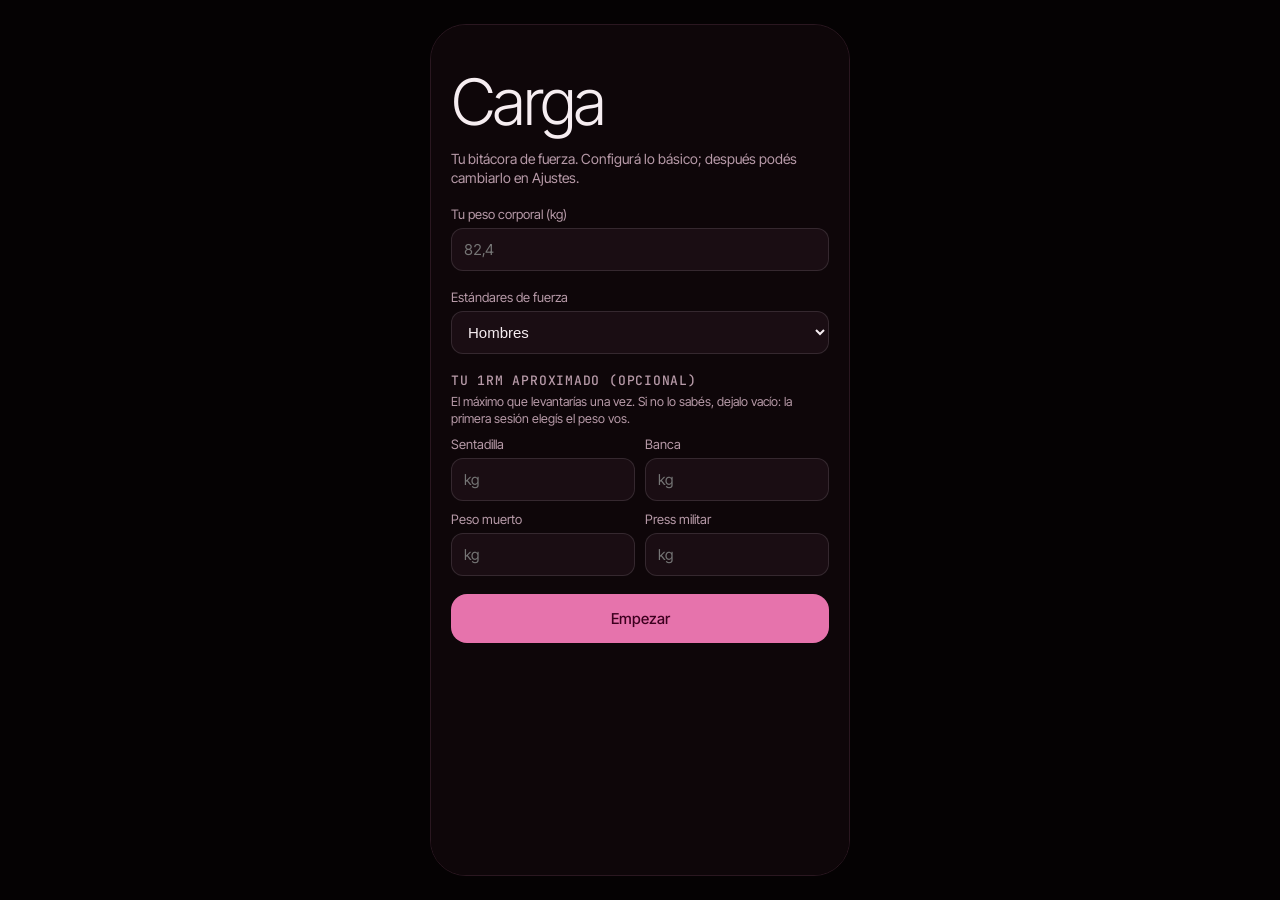
==== index.html @ fb5f8984 "Carga: primera versión instalable App web instalable (PWA) de seguimiento de fuerza: programa A/B/C " ====
<!doctype html>
<html lang="es-AR">
<head>
<meta charset="utf-8">
<meta name="viewport" content="width=device-width, initial-scale=1, viewport-fit=cover">
<meta name="theme-color" content="#0E0609">
<meta name="description" content="Tu bitácora de fuerza: entrenamiento, recuperación, correr y nutrición.">
<title>Carga</title>
<link rel="manifest" href="manifest.webmanifest">
<link rel="icon" type="image/png" href="icons/icon-192.png">
<link rel="apple-touch-icon" href="icons/apple-touch-icon.png">
<link rel="preconnect" href="https://fonts.googleapis.com">
<link rel="preconnect" href="https://fonts.gstatic.com" crossorigin>
<link rel="stylesheet" href="https://fonts.googleapis.com/css2?family=Inter+Tight:wght@300;400;500;600&family=JetBrains+Mono:wght@400;500&display=swap">
<link rel="stylesheet" href="https://fonts.googleapis.com/css2?family=Material+Symbols+Outlined:opsz,wght,FILL,GRAD@20..24,300,0,0&display=block">
<link rel="stylesheet" href="css/styles.css">
</head>
<body>
<div class="app" id="app">
  <div class="toast" id="toast" role="status" aria-live="polite"></div>
  <main id="main">

    <!-- HOY -->
    <section class="screen" data-screen="hoy">
      <div class="eyebrow"><span id="todayLbl"></span><button class="iconbtn" data-go="ajustes" aria-label="Ajustes"><span class="ms">settings</span></button></div>
      <figure class="quote">
        <blockquote id="quoteTxt"></blockquote>
        <figcaption><span>Frase del día</span><button id="quoteNext">Otra frase</button></figcaption>
      </figure>
      <div>
        <button class="recovhead" id="recovToggle" aria-expanded="false" aria-controls="recovPanel">
          <span>
            <span class="big" style="font-size:92px;display:block"><span id="readyN">0</span><span style="color:var(--dim)">/6</span></span>
            <span class="sub" style="display:block;margin-top:10px">músculos listos para entrenar</span>
            <span class="dots" id="recovDots" aria-hidden="true"></span>
            <span class="recov-hint" id="recovHint">Ver figura y detalle</span>
          </span>
          <span class="chev"><span class="ms">expand_more</span></span>
        </button>
        <div id="recovPanel" hidden>
          <div class="body" id="bodyMap"></div>
          <p class="bodyinfo" id="bodyInfo" aria-live="polite"></p>
          <div class="legend"><span><i style="background:var(--green)"></i>Listo</span><span><i style="background:var(--pink)"></i>Menos de 12 h</span><span><i style="background:var(--wine);box-shadow:inset 0 0 0 1px #B04A7E"></i>Descansando</span></div>
          <div id="recovList" style="margin-top:14px"></div>
        </div>
      </div>
      <div class="ready" id="readyCard">
        <div class="ready-top">
          <div><span class="eyebrow" style="justify-content:flex-start;color:inherit">Puntaje del día</span><span class="big" style="font-size:72px;display:block;margin-top:6px" id="rdScore">75</span></div>
          <div class="ready-msg"><b id="rdTitle"></b><span id="rdText"></span></div>
        </div>
        <div id="wellness"></div>
        <p class="ready-foot">Sale de tu sueño, tu energía y tus molestias. Cambia el peso que sugiere Entrenar.</p>
      </div>
      <div class="song" id="songCard">
        <div class="song-art" aria-hidden="true"><span class="ms">music_note</span></div>
        <div class="song-info"><span class="eyebrow" style="justify-content:flex-start">Canción del día</span><b class="song-t"></b><span class="song-a"></span></div>
        <div class="song-links"><a class="song-sp" target="_blank" rel="noopener">Spotify</a><a class="song-yt" target="_blank" rel="noopener">YouTube</a><button class="song-next">Otra</button></div>
      </div>
      <button class="cta" data-go="entrenar" id="todayCta"></button>
      <div class="stats">
        <div><b id="weekStat">0/3</b><span>entrenos esta semana</span></div>
        <div><b id="protStat">0</b><span id="protGoalLbl">/ 165 g prot.</span></div>
        <div><b id="streakStat">0</b><span>semanas seguidas</span></div>
      </div>
      <div>
        <h2>Peso de hoy</h2>
        <div class="row" style="border-bottom:1px solid var(--line)">
          <div class="stepper"><button id="bwMinus" aria-label="Restar 100 gramos"><span class="ms">remove</span></button><span class="big" style="font-size:30px;min-width:92px;text-align:center" id="bwVal">0</span><button id="bwPlus" aria-label="Sumar 100 gramos"><span class="ms">add</span></button></div>
          <button class="btn solid" id="bwSave" style="padding:9px 16px">Guardar</button>
        </div>
        <p class="sub" id="bwLast" style="font-size:12.5px;margin:8px 0 0"></p>
      </div>
    </section>

    <!-- ENTRENAR -->
    <section class="screen" data-screen="entrenar" hidden>
      <div class="eyebrow"><span id="wkTitle"></span><span id="wkClock">00:00</span></div>
      <div class="seg" role="group" aria-label="Día de entrenamiento" id="dayPick"></div>
      <div>
        <div class="big" style="font-size:64px"><span id="setsDone">0</span><span style="color:var(--dim)">/<span id="setsTotal">0</span></span></div>
        <p class="sub" style="margin:8px 0 0">series completadas · <span id="volTxt">0</span> kg de volumen</p>
      </div>
      <div class="rdbanner" id="rdBanner" hidden></div>
      <div class="lastfb" id="lastFb" hidden></div>
      <div class="song compact">
        <div class="song-art" aria-hidden="true"><span class="ms">music_note</span></div>
        <div class="song-info"><b class="song-t"></b><span class="song-a"></span></div>
        <div class="song-links"><a class="song-sp" target="_blank" rel="noopener">Spotify</a><a class="song-yt" target="_blank" rel="noopener">YouTube</a></div>
      </div>
      <div id="exList" style="display:flex;flex-direction:column;gap:22px"></div>
      <button class="cta" id="finishBtn" style="justify-content:center">Terminar entrenamiento</button>
      <button class="btn" id="discardBtn">Descartar entrenamiento</button>
      <div style="height:60px" aria-hidden="true"></div>
    </section>

    <!-- CORRER -->
    <section class="screen" data-screen="correr" hidden>
      <div class="eyebrow"><span>Correr</span><span class="pill p-line" id="gpsPill"><span class="ms" style="font-size:14px">gps_off</span><span id="gpsTxt">GPS apagado</span></span></div>
      <div class="seg" role="group" aria-label="Modo">
        <button id="modeFree" aria-pressed="true">Libre</button>
        <button id="modeInt" aria-pressed="false">Intervalos</button>
      </div>
      <div class="runcard" id="runCard">
        <div class="eyebrow" style="color:inherit"><span id="phaseLbl">Listo para empezar</span><span id="phaseLeft"></span></div>
        <div class="big" style="font-size:88px" id="runClock">00:00</div>
        <div class="runstats">
          <div><b id="runDist">0,00</b><span>km</span></div>
          <div><b id="runPace">–'––"</b><span>ritmo /km</span></div>
          <div><b id="runLaps">0</b><span id="lapsLbl">vueltas</span></div>
        </div>
      </div>
      <div class="runbtns">
        <button class="btn solid" id="runStart">Empezar</button>
        <button class="btn" id="runLap">Vuelta</button>
        <button class="btn" id="runReset">Terminar</button>
      </div>
      <div id="intCfg" hidden>
        <h2>Configurar intervalos</h2>
        <div class="row"><span>Rápido</span><div class="stepper"><button data-cfg="fast" data-d="-15" aria-label="Menos tiempo rápido"><span class="ms">remove</span></button><span id="cfgFast" style="min-width:52px;text-align:center;font-variant-numeric:tabular-nums">1:00</span><button data-cfg="fast" data-d="15" aria-label="Más tiempo rápido"><span class="ms">add</span></button></div></div>
        <div class="row"><span>Suave</span><div class="stepper"><button data-cfg="easy" data-d="-15" aria-label="Menos tiempo suave"><span class="ms">remove</span></button><span id="cfgEasy" style="min-width:52px;text-align:center;font-variant-numeric:tabular-nums">2:00</span><button data-cfg="easy" data-d="15" aria-label="Más tiempo suave"><span class="ms">add</span></button></div></div>
        <div class="row"><span>Rondas</span><div class="stepper"><button data-cfg="rounds" data-d="-1" aria-label="Menos rondas"><span class="ms">remove</span></button><span id="cfgRounds" style="min-width:52px;text-align:center">6</span><button data-cfg="rounds" data-d="1" aria-label="Más rondas"><span class="ms">add</span></button></div></div>
        <p class="sub" style="margin-top:10px">Suena un aviso y vibra en cada cambio de fase.</p>
      </div>
      <div class="timerbox" id="timerBox">
        <div class="eyebrow" style="color:inherit"><span>Temporizador de descanso</span><span id="tmState">Elegí un tiempo</span></div>
        <div class="chips" id="tmPresets"></div>
        <div class="big" style="font-size:72px" id="tmClock">1:00</div>
        <div class="bar" style="background:rgba(246,237,241,.14)"><i id="tmBar" style="width:100%;background:var(--wine-ink)"></i></div>
        <div class="runbtns">
          <button class="btn solid" id="tmStart">Empezar</button>
          <button class="btn" id="tmPlus">+15 s</button>
          <button class="btn" id="tmReset">Reiniciar</button>
        </div>
      </div>
      <div id="lapList"></div>
      <div>
        <h2>Últimas carreras</h2>
        <div id="runHistory"></div>
      </div>
      <p class="sub" style="font-size:12px">La pantalla queda encendida mientras corrés para que el GPS no se corte.</p>
    </section>

    <!-- PROGRESO -->
    <section class="screen" data-screen="progreso" hidden>
      <div class="eyebrow"><span id="monthLbl"></span><span>Progreso</span></div>
      <div>
        <div class="big" style="font-size:64px" id="monthBig">0</div>
        <p class="sub" style="margin:8px 0 14px" id="monthSub"></p>
        <div class="cal" id="cal"></div>
        <div class="legend" style="margin-top:12px"><span><i style="background:var(--pink)"></i>Fuerza</span><span><i style="background:var(--green)"></i>Correr</span><span><i style="background:rgba(246,237,241,.18)"></i>Descanso</span></div>
      </div>
      <div>
        <h2>Nivel de fuerza</h2>
        <div class="lvl-head">
          <div><span class="big" style="font-size:48px;display:block" id="lvlBig">–</span><span class="sub" id="lvlSub"></span></div>
          <div class="seg" role="group" aria-label="Estándares" style="flex:none">
            <button id="stdM" aria-pressed="true">Hombres</button>
            <button id="stdF" aria-pressed="false">Mujeres</button>
          </div>
        </div>
        <div id="lvlList"></div>
        <p class="sub" style="font-size:12px;margin:10px 0 0">Compara tu 1RM estimado con tu peso corporal. Estándares orientativos para personas que entrenan.</p>
      </div>
      <div>
        <h2>1RM estimado</h2>
        <div class="chips" id="liftChips" style="margin:8px 0 14px"></div>
        <div id="liftBox"></div>
      </div>
      <div>
        <h2>Peso corporal</h2>
        <div id="bwBox"></div>
      </div>
      <div>
        <h2>Series por músculo · esta semana</h2>
        <div id="volList" style="margin-top:6px"></div>
      </div>
      <div>
        <h2>Récords personales</h2>
        <div id="prList"></div>
      </div>
    </section>

    <!-- NUTRICIÓN -->
    <section class="screen" data-screen="nutricion" hidden>
      <div class="eyebrow"><span id="nutDate"></span><span>Meta: fuerza</span></div>
      <div>
        <h1 class="h1">Tu nutrición de hoy</h1>
        <div class="ntiles">
          <div class="nt" style="--c:var(--pink)"><span class="nt-ic"><span class="ms">local_fire_department</span></span><span class="nt-l">Calorías</span><span class="nt-v"><b id="kcalBig">0</b> kcal</span><span class="nt-g" id="gK"></span><div class="bar"><i id="kcalBar"></i></div></div>
          <div class="nt" style="--c:var(--green-hi)"><span class="nt-ic"><span class="ms">egg_alt</span></span><span class="nt-l">Proteínas</span><span class="nt-v"><b id="mP">0</b> g</span><span class="nt-g" id="gP"></span><div class="bar"><i id="pBar"></i></div></div>
          <div class="nt" style="--c:#F2AFD0"><span class="nt-ic"><span class="ms">bakery_dining</span></span><span class="nt-l">Carbos</span><span class="nt-v"><b id="mC">0</b> g</span><span class="nt-g" id="gC"></span><div class="bar"><i id="cBar"></i></div></div>
          <div class="nt" style="--c:#9BD86E"><span class="nt-ic"><span class="ms">water_drop</span></span><span class="nt-l">Grasas</span><span class="nt-v"><b id="mG">0</b> g</span><span class="nt-g" id="gG"></span><div class="bar"><i id="gBar"></i></div></div>
        </div>
        <p class="insight" id="protLeft"></p>
      </div>
      <div>
        <label for="foodIn"><h2>¿Qué comiste?</h2></label>
        <textarea id="foodIn" rows="2" placeholder="200 g de carne con papas y una ensalada"></textarea>
        <p id="foodErr" style="color:var(--pink);font-size:13px;margin:6px 0 0" hidden></p>
        <button class="cta" id="foodBtn" style="margin-top:10px;justify-content:center;gap:8px"><span class="ms">auto_awesome</span><span id="foodBtnTxt">Calcular con IA</span></button>
        <p class="sub" id="foodMode" style="font-size:12px;margin:8px 0 0"></p>
      </div>
      <div id="meals"></div>
      <div>
        <div style="display:flex;justify-content:space-between;align-items:center"><h1 class="h1" style="margin:0">Recetas para fuerza</h1><span class="pill p-line"><span id="mMeals">0</span>&nbsp;comidas hoy</span></div>
        <div class="chips" id="recFilters" style="margin:12px 0 16px"></div>
        <div id="recipes" style="display:flex;flex-direction:column;gap:22px"></div>
      </div>
    </section>

    <!-- COACH -->
    <section class="screen" data-screen="coach" hidden>
      <div class="eyebrow"><span>Coach IA</span><span id="coachModel"></span></div>
      <div class="rdbanner mid" id="coachNoKey" hidden><span class="ms">key</span><span>Para usar el coach cargá tu clave de API de Anthropic en <button class="linkbtn" data-go="ajustes">Ajustes</button>.</span></div>
      <div style="display:flex;flex-direction:column;gap:16px">
        <div class="chat" id="chat"></div>
        <div class="chips" id="quick"></div>
        <div class="composer">
          <label for="chatIn" class="vh">Mensaje al coach</label>
          <textarea id="chatIn" rows="1" placeholder="¿Cuándo hago la descarga?"></textarea>
          <button class="send" id="chatSend" aria-label="Enviar"><span class="ms">arrow_upward</span></button>
        </div>
        <button class="linkbtn" id="chatClear" style="align-self:center">Borrar conversación</button>
      </div>
    </section>

    <!-- AJUSTES -->
    <section class="screen" data-screen="ajustes" hidden>
      <div class="eyebrow"><button class="iconbtn" data-go="hoy" aria-label="Volver"><span class="ms">arrow_back</span></button><span>Carga</span></div>
      <h1 class="h1" style="margin:0">Ajustes</h1>

      <div class="setgroup">
        <h2>Inteligencia artificial</h2>
        <label class="field"><span>Clave de API de Anthropic</span>
          <input id="apiKey" type="password" autocomplete="off" spellcheck="false" placeholder="sk-ant-...">
        </label>
        <div class="setrow"><button class="btn" id="keyShow">Mostrar</button><button class="btn solid" id="keySave">Guardar y probar</button></div>
        <p class="sub" id="keyStatus" style="font-size:13px;margin:0"></p>
        <label class="field"><span>Modelo</span><select id="modelSel"></select></label>
        <p class="sub" style="font-size:12.5px;margin:0">La clave queda guardada solo en este celular y no se incluye en las copias de seguridad. Se usa para el coach y para calcular comidas; se cobra por uso en tu cuenta de Anthropic. Te conviene poner un límite de gasto mensual en console.anthropic.com.</p>
      </div>

      <div class="setgroup">
        <h2>Tus datos</h2>
        <label class="field"><span>Estándares de fuerza</span><select id="sexSel"><option value="M">Hombres</option><option value="F">Mujeres</option></select></label>
        <div class="grid2">
          <label class="field"><span>Calorías / día</span><input id="gKcal" type="number" inputmode="numeric"></label>
          <label class="field"><span>Proteínas (g)</span><input id="gProt" type="number" inputmode="numeric"></label>
          <label class="field"><span>Carbos (g)</span><input id="gCarb" type="number" inputmode="numeric"></label>
          <label class="field"><span>Grasas (g)</span><input id="gFat" type="number" inputmode="numeric"></label>
        </div>
        <h2 style="margin-top:8px">1RM de referencia (kg)</h2>
        <p class="sub" style="font-size:12.5px;margin:0">Se usan para sugerir el peso la primera vez que hacés cada levantamiento. Después manda tu historial.</p>
        <div class="grid2" id="ormFields"></div>
        <label class="field"><span>Próximo entrenamiento</span><select id="nextSel"><option value="A">Día A</option><option value="B">Día B</option><option value="C">Día C</option></select></label>
        <label class="check"><input type="checkbox" id="voiceChk"> Voz en cada kilómetro al correr</label>
        <button class="btn solid" id="profSave">Guardar cambios</button>
      </div>

      <div class="setgroup">
        <h2>Copia de seguridad</h2>
        <p class="sub" style="font-size:12.5px;margin:0">Tus datos viven en este celular. Bajá una copia de vez en cuando; si cambiás de teléfono o borrás el navegador, la podés volver a cargar.</p>
        <div class="setrow"><button class="btn" id="expBtn">Descargar copia</button><button class="btn" id="impBtn">Cargar copia</button></div>
        <input type="file" id="impFile" accept="application/json,.json" hidden>
        <p class="sub" id="storeInfo" style="font-size:12.5px;margin:0"></p>
      </div>

      <div class="setgroup">
        <h2>Borrar todo</h2>
        <p class="sub" style="font-size:12.5px;margin:0">Elimina entrenamientos, carreras, comidas y pesos de este celular. No se puede deshacer.</p>
        <button class="btn danger" id="resetBtn">Borrar todos mis datos</button>
        <div id="resetConfirm" hidden class="setrow"><span class="sub" style="font-size:13px">¿Seguro?</span><button class="btn danger" id="resetYes">Sí, borrar</button><button class="btn" id="resetNo">Cancelar</button></div>
      </div>
      <p class="example" id="versionLbl"></p>
    </section>
  </main>

  <div class="resttimer" id="rest" hidden>
    <div><span style="font-size:12px;font-family:var(--mono);text-transform:uppercase;letter-spacing:.05em">Descanso</span><br><b id="restClock">3:00</b></div>
    <div class="ctl"><button id="restPlus">+30 s</button><button id="restSkip">Saltar</button></div>
  </div>

  <div class="sheet-bg" id="sheetBg" hidden></div>
  <div class="sheet" id="survey" role="dialog" aria-modal="true" aria-labelledby="svT" hidden>
    <div class="eyebrow"><span id="svT">¿Cómo te fue?</span><button id="svX" aria-label="Cerrar"><span class="ms">close</span></button></div>
    <div id="svBody" style="display:flex;flex-direction:column;gap:14px"></div>
    <button class="cta" id="svSave" style="justify-content:center">Guardar entrenamiento</button>
  </div>
  <div class="sheet" id="sheet" role="dialog" aria-modal="true" aria-labelledby="sheetT" hidden>
    <div class="eyebrow"><span id="sheetT">Registrar</span><button id="sheetX" aria-label="Cerrar"><span class="ms">close</span></button></div>
    <div class="sheet-grid">
      <button data-act="comida"><span class="ms">restaurant</span>Comida</button>
      <button data-act="peso"><span class="ms">monitor_weight</span>Peso</button>
      <button data-act="entrenar"><span class="ms">fitness_center</span>Entrenamiento</button>
      <button data-act="carrera"><span class="ms">directions_run</span>Carrera</button>
      <button data-act="descanso"><span class="ms">timer</span>Descanso</button>
      <button data-act="coach"><span class="ms">auto_awesome</span>Preguntar al coach</button>
    </div>
  </div>

  <!-- Configuración inicial -->
  <div class="onboard" id="onboard" hidden>
    <div class="onboard-in">
      <div class="big" style="font-size:64px">Carga</div>
      <p class="sub" style="margin:0">Tu bitácora de fuerza. Configurá lo básico; después podés cambiarlo en Ajustes.</p>
      <label class="field"><span>Tu peso corporal (kg)</span><input id="obBw" type="number" inputmode="decimal" step="0.1" placeholder="82,4"></label>
      <label class="field"><span>Estándares de fuerza</span><select id="obSex"><option value="M">Hombres</option><option value="F">Mujeres</option></select></label>
      <div>
        <h2>Tu 1RM aproximado (opcional)</h2>
        <p class="sub" style="font-size:12.5px;margin:0 0 8px">El máximo que levantarías una vez. Si no lo sabés, dejalo vacío: la primera sesión elegís el peso vos.</p>
        <div class="grid2" id="obOrm"></div>
      </div>
      <p id="obErr" style="color:var(--pink);font-size:13px;margin:0" hidden>Ingresá tu peso corporal para empezar.</p>
      <button class="cta" id="obGo" style="justify-content:center">Empezar</button>
    </div>
  </div>

  <nav aria-label="Principal">
    <button data-tab="hoy" aria-current="page"><span class="ms">home</span>Hoy</button>
    <button data-tab="entrenar"><span class="ms">fitness_center</span>Entrenar</button>
    <button data-tab="correr"><span class="ms">directions_run</span>Correr</button>
    <div class="fabslot"><button class="fab" id="fab" aria-label="Registrar algo" aria-expanded="false" aria-controls="sheet"><span class="ms">add</span></button></div>
    <button data-tab="nutricion"><span class="ms">nutrition</span>Nutrición</button>
    <button data-tab="progreso"><span class="ms">monitoring</span>Progreso</button>
    <button data-tab="coach"><span class="ms">auto_awesome</span>Coach</button>
  </nav>
</div>
<script type="module" src="js/app.js"></script>
</body>
</html>
---- css/styles.css ----
:root{
  color-scheme:dark;
  --bg:#0E0609; --surface:#1A0D13; --surface-2:#241219;
  --line:rgba(246,237,241,.12); --line-strong:rgba(246,237,241,.28);
  --text:#F6EDF1; --muted:#B79AA8; --dim:#7E6571;
  --pink:#E673AC; --pink-ink:#3D001F;
  --wine:#660033; --wine-ink:#F7C6DE;
  --green:#469110; --green-hi:#86C94F;
  --forest:#00520A; --forest-ink:#D6F5C4;
  --display:'Inter Tight',system-ui,-apple-system,'Segoe UI',sans-serif;
  --mono:'JetBrains Mono',ui-monospace,Consolas,monospace;
}
[hidden]{display:none!important}
html,body{height:100%;margin:0}
body{background:#050203;color:var(--text);font-family:var(--display);font-size:15px;display:flex;justify-content:center;-webkit-font-smoothing:antialiased}
*{box-sizing:border-box}
button,input,textarea{font:inherit;color:inherit}
button{cursor:pointer;background:none;border:0;padding:0}
:focus-visible{outline:2px solid var(--pink);outline-offset:2px}
.ms{font-family:'Material Symbols Outlined';font-weight:300;font-size:22px;line-height:1;display:inline-block;vertical-align:middle;font-feature-settings:'liga';-webkit-font-feature-settings:'liga';overflow:hidden;width:1em}
.app{width:100%;max-width:420px;height:100%;display:flex;flex-direction:column;background:var(--bg);position:relative;overflow:hidden}
@media (min-width:520px){body{padding-block:24px;align-items:center}.app{height:min(880px,100%);border-radius:36px;border:1px solid #2a1720}}
main{flex:1;overflow-y:auto;overscroll-behavior:contain}
.screen{padding:20px 18px 28px;display:flex;flex-direction:column;gap:22px}
.eyebrow{font-family:var(--mono);font-size:11px;letter-spacing:.06em;text-transform:uppercase;color:var(--muted);display:flex;justify-content:space-between;align-items:center;gap:8px}
.big{font-weight:300;letter-spacing:-.045em;line-height:.9;font-variant-numeric:tabular-nums}
.sub{color:var(--muted);font-size:14px;line-height:1.4}
h2{font-size:13px;font-weight:500;margin:0 0 4px;color:var(--muted);font-family:var(--mono);letter-spacing:.06em;text-transform:uppercase}
.row{display:flex;justify-content:space-between;align-items:center;gap:12px;border-top:1px solid var(--line);padding:11px 0;font-size:14px}
.row:last-child{border-bottom:1px solid var(--line)}
.pill{display:inline-flex;align-items:center;gap:4px;border-radius:999px;padding:3px 10px;font-size:12px;white-space:nowrap;font-variant-numeric:tabular-nums}
.p-ready{background:var(--forest);color:var(--forest-ink)}
.p-almost{background:var(--pink);color:var(--pink-ink)}
.p-rest{background:var(--wine);color:var(--wine-ink)}
.p-line{border:1px solid var(--line-strong);color:var(--muted)}
.cta{display:flex;justify-content:space-between;align-items:center;width:100%;background:var(--pink);color:var(--pink-ink);border-radius:16px;padding:15px 16px;font-size:15px;font-weight:500;text-align:left}
.btn{border:1px solid var(--line-strong);border-radius:14px;padding:12px 14px;font-size:14px;text-align:center}
.btn.solid{background:var(--text);color:var(--bg);border-color:var(--text)}
.seg{display:flex;border:1px solid var(--line-strong);border-radius:999px;padding:3px;gap:2px}
.seg button{flex:1;border-radius:999px;padding:7px 10px;font-size:13px;color:var(--muted)}
.seg button[aria-pressed="true"]{background:var(--text);color:var(--bg)}
.chips{display:flex;gap:6px;flex-wrap:wrap}
.chip{border:1px solid var(--line-strong);border-radius:999px;padding:6px 12px;font-size:13px;color:var(--muted)}
.chip[aria-pressed="true"]{background:var(--pink);border-color:var(--pink);color:var(--pink-ink)}
.bar{height:4px;background:var(--line);border-radius:4px;overflow:hidden}
.bar i{display:block;height:100%;border-radius:4px}
nav{display:grid;grid-template-columns:repeat(5,1fr);border-top:1px solid var(--line);background:var(--bg);padding:8px 6px calc(8px + env(safe-area-inset-bottom,0px))}
nav button{display:flex;flex-direction:column;align-items:center;gap:3px;font-size:10.5px;color:var(--dim);padding:4px 0}
nav button[aria-current="page"]{color:var(--pink)}
.example{font-family:var(--mono);font-size:10.5px;color:var(--dim);text-align:center}
/* hoy */
.recov{display:grid;grid-template-columns:1fr auto;align-items:center;gap:6px 12px;border-top:1px solid var(--line);padding:10px 0}
.recov:last-of-type{border-bottom:1px solid var(--line)}
.recov .bar{grid-column:1 / -1}
.stats{display:grid;grid-template-columns:repeat(3,1fr);gap:1px;background:var(--line);border:1px solid var(--line);border-radius:14px;overflow:hidden}
.stats div{background:var(--bg);padding:12px 10px}
.stats b{display:block;font-weight:400;font-size:22px;letter-spacing:-.03em;font-variant-numeric:tabular-nums}
.stats span{font-size:11.5px;color:var(--muted)}
.scale{display:flex;gap:6px}
.scale button{width:26px;height:26px;border-radius:50%;border:1px solid var(--line-strong)}
.scale button.on{background:var(--pink);border-color:var(--pink)}
.stepper{display:flex;align-items:center;gap:6px}
.stepper button{width:34px;height:34px;border-radius:50%;border:1px solid var(--line-strong);display:grid;place-items:center}
/* entrenar */
.ex{border-top:1px solid var(--line);padding-top:14px;display:flex;flex-direction:column;gap:10px}
.ex-head{display:flex;justify-content:space-between;gap:10px;align-items:center}
.ex-name{font-size:19px;font-weight:500;letter-spacing:-.02em}
.ex-meta{font-family:var(--mono);font-size:11.5px;color:var(--muted);margin-top:3px}
.tipbtn{width:34px;height:34px;border-radius:50%;border:1px solid var(--line-strong);display:grid;place-items:center;flex:none;color:var(--muted)}
.tipbtn[aria-expanded="true"]{background:var(--wine);border-color:var(--wine);color:var(--wine-ink)}
.tip{background:var(--wine);color:var(--wine-ink);border-radius:14px;padding:12px 14px;font-size:13.5px;line-height:1.45}
.sets{display:grid;grid-template-columns:28px 1fr 1fr 1fr 40px;gap:6px;align-items:center;font-variant-numeric:tabular-nums}
.sets .h{font-family:var(--mono);font-size:10.5px;color:var(--dim);text-transform:uppercase;letter-spacing:.05em}
.sets .n{font-family:var(--mono);font-size:12px;color:var(--muted);text-align:center}
.sets input{width:100%;background:var(--surface);border:1px solid transparent;border-radius:10px;padding:9px 6px;text-align:center;font-size:15px;font-variant-numeric:tabular-nums}
.sets input:focus{border-color:var(--pink);outline:none}
.chk{width:40px;height:38px;border-radius:10px;border:1px solid var(--line-strong);display:grid;place-items:center;color:var(--dim)}
.done input{background:transparent;color:var(--muted)}
.done .chk{background:var(--forest);border-color:var(--forest);color:var(--forest-ink)}
.pr .chk{background:var(--green);border-color:var(--green);color:#fff}
.ai{display:inline-flex;align-items:center;gap:4px;color:var(--pink);font-size:12.5px}
.resttimer{position:absolute;left:12px;right:12px;bottom:calc(74px + env(safe-area-inset-bottom,0px));background:var(--pink);color:var(--pink-ink);border-radius:16px;padding:12px 14px;display:flex;align-items:center;justify-content:space-between;gap:10px;z-index:5}
.resttimer b{font-size:26px;font-weight:400;letter-spacing:-.03em;font-variant-numeric:tabular-nums}
.resttimer .ctl{display:flex;gap:6px}
.resttimer .ctl button{border:1px solid var(--pink-ink);border-radius:999px;padding:5px 10px;font-size:12.5px}
/* correr */
.runcard{border-radius:24px;padding:20px 18px;background:var(--surface);transition:background .3s,color .3s;display:flex;flex-direction:column;gap:14px}
.runcard.fast{background:var(--pink);color:var(--pink-ink)}
.runcard.easy{background:var(--forest);color:var(--forest-ink)}
.runcard .sub{color:inherit;opacity:1}
.runstats{display:grid;grid-template-columns:repeat(3,1fr);gap:8px}
.runstats b{display:block;font-size:22px;font-weight:400;letter-spacing:-.03em;font-variant-numeric:tabular-nums}
.runstats span{font-size:11.5px}
.runbtns{display:grid;grid-template-columns:1fr 1fr 1fr;gap:8px}
/* progreso */
.cal{display:grid;grid-template-columns:repeat(7,1fr);gap:7px}
.cal .wd{font-family:var(--mono);font-size:10.5px;color:var(--dim);text-align:center}
.cal .d{aspect-ratio:1;border-radius:50%;background:rgba(246,237,241,.08);display:grid;place-items:center;font-size:10.5px;color:var(--dim);font-variant-numeric:tabular-nums}
.cal .d.s{background:var(--pink);color:var(--pink-ink)}
.cal .d.r{background:var(--green);color:#fff}
.cal .d.t{box-shadow:inset 0 0 0 2px var(--pink);background:transparent;color:var(--pink)}
.cal .d.f{background:transparent;color:#3a2a31}
.legend{display:flex;gap:14px;font-size:12px;color:var(--muted);flex-wrap:wrap}
.legend i{display:inline-block;width:9px;height:9px;border-radius:50%;margin-right:5px}
.chart svg{width:100%;height:auto;display:block}
.chart text{fill:var(--dim);font-family:var(--mono);font-size:9px}
.vol{display:grid;grid-template-columns:92px 1fr 44px;gap:10px;align-items:center;font-size:13.5px;padding:7px 0}
.vol span:last-child{font-family:var(--mono);font-size:12px;color:var(--muted);text-align:right}
/* coach */
textarea{width:100%;background:var(--surface);border:1px solid var(--line);border-radius:14px;padding:12px 14px;resize:none;font-size:15px;line-height:1.4}
textarea:focus{border-color:var(--pink);outline:none}
.macro{display:grid;grid-template-columns:repeat(4,1fr);gap:10px}
.macro b{display:block;font-size:20px;font-weight:400;letter-spacing:-.03em;font-variant-numeric:tabular-nums}
.macro span{font-size:11.5px;color:var(--muted)}
.meal{border-top:1px solid var(--line);padding:12px 0;display:flex;flex-direction:column;gap:6px}
.meal:last-child{border-bottom:1px solid var(--line)}
.meal .t{display:flex;justify-content:space-between;gap:10px;font-size:14px}
.meal .m{font-family:var(--mono);font-size:11.5px;color:var(--muted)}
.chat{display:flex;flex-direction:column;gap:10px}
.msg{max-width:88%;padding:11px 14px;border-radius:18px;font-size:14px;line-height:1.45;white-space:pre-line}
.msg.me{align-self:flex-end;background:var(--pink);color:var(--pink-ink);border-bottom-right-radius:6px}
.msg.bot{align-self:flex-start;background:var(--surface-2);border-bottom-left-radius:6px}
.composer{display:flex;gap:8px;align-items:flex-end}
.composer textarea{min-height:46px}
.send{width:46px;height:46px;border-radius:50%;background:var(--pink);color:var(--pink-ink);display:grid;place-items:center;flex:none}
.toast{position:absolute;left:50%;top:18px;transform:translate(-50%,-140%);background:var(--text);color:var(--bg);padding:10px 16px;border-radius:999px;font-size:13.5px;transition:transform .35s;z-index:9;max-width:90%;text-align:center}
.toast.show{transform:translate(-50%,0)}
.toast.pr{background:var(--green);color:#fff}
/* frase, recuperación desplegable, canción, temporizador */
.quote{margin:0;border-left:3px solid var(--pink);padding:2px 0 2px 14px;border-radius:0}
.quote blockquote{margin:0;font-size:21px;line-height:1.25;letter-spacing:-.02em;font-weight:400;text-wrap:balance}
.quote figcaption{display:flex;justify-content:space-between;align-items:center;margin-top:8px;font-family:var(--mono);font-size:11px;letter-spacing:.06em;text-transform:uppercase;color:var(--dim)}
.quote figcaption button{color:var(--pink);font-family:var(--mono);font-size:11px;letter-spacing:.06em;text-transform:uppercase}
.recovhead{display:flex;justify-content:space-between;align-items:flex-start;width:100%;text-align:left;gap:12px}
.chev{width:40px;height:40px;border-radius:50%;border:1px solid var(--line-strong);display:grid;place-items:center;flex:none;margin-top:8px;transition:transform .25s}
.recovhead[aria-expanded="true"] .chev{transform:rotate(180deg)}
.dots{display:flex;gap:6px;margin-top:12px}
.dots i{width:12px;height:12px;border-radius:50%}
.song{display:grid;grid-template-columns:52px 1fr;gap:4px 12px;align-items:center;background:var(--wine);color:var(--wine-ink);border-radius:18px;padding:12px}
.song-art{width:52px;height:52px;border-radius:12px;background:var(--pink);color:var(--pink-ink);display:grid;place-items:center;grid-row:span 2}
.song-art .ms{font-size:28px}
.song-info{display:flex;flex-direction:column;gap:2px;min-width:0}
.song-info .eyebrow{color:#E9A6C7}
.song-t{font-weight:500;font-size:16px;color:#fff}
.song-a{font-size:13px}
.song-links{display:flex;gap:6px;flex-wrap:wrap}
.song-links a,.song-links button{border:1px solid rgba(247,198,222,.5);border-radius:999px;padding:4px 11px;font-size:12.5px;color:var(--wine-ink);text-decoration:none}
.song.compact{grid-template-columns:40px 1fr;padding:10px}
.song.compact .song-art{width:40px;height:40px}
.song.compact .song-art .ms{font-size:22px}
.timerbox{border-radius:24px;padding:18px;background:var(--surface);display:flex;flex-direction:column;gap:14px;transition:background .3s,color .3s}
.timerbox.on{background:var(--wine);color:var(--wine-ink)}
.timerbox.on .chip{color:var(--wine-ink);border-color:rgba(247,198,222,.4)}
/* figura de recuperación */
.body{display:grid;grid-template-columns:1fr 1fr;gap:8px;margin-top:16px}
.body figure{margin:0;display:flex;flex-direction:column;align-items:center;gap:4px}
.body svg{width:100%;max-width:150px;height:auto;display:block}
.body figcaption{font-family:var(--mono);font-size:10.5px;letter-spacing:.06em;text-transform:uppercase;color:var(--dim)}
.mz{cursor:pointer;transition:opacity .2s}
.mz:hover{opacity:.85}
.mz:focus{outline:none}
.mz.sel,.mz:focus-visible{stroke:#F6EDF1;stroke-width:1.6}
.recov-hint{display:block;margin-top:10px;font-size:12.5px;color:var(--pink)}
.bodyinfo{font-size:13.5px;margin:10px 0 8px;line-height:1.4;min-height:2.8em}
.bodyinfo b{font-weight:500}
/* puntaje del día */
.ready{border-radius:24px;padding:18px;display:flex;flex-direction:column;gap:6px;transition:background .3s,color .3s}
.ready.good{background:var(--forest);color:var(--forest-ink)}
.ready.mid{background:var(--pink);color:var(--pink-ink)}
.ready.low{background:var(--wine);color:var(--wine-ink)}
.ready-top{display:flex;justify-content:space-between;align-items:flex-end;gap:14px;margin-bottom:6px}
.ready-msg{display:flex;flex-direction:column;gap:3px;text-align:right;font-size:13px;max-width:60%}
.ready-msg b{font-size:16px;font-weight:500}
.ready .row{border-color:currentColor;border-top-color:color-mix(in srgb,currentColor 25%,transparent)}
.ready .row:last-child{border-bottom-color:color-mix(in srgb,currentColor 25%,transparent)}
.ready .scale button{border-color:currentColor}
.ready .scale button.on{background:currentColor;border-color:currentColor}
.hint{display:block;font-size:11.5px;opacity:.75;margin-top:2px}
.ready-foot{font-size:12px;margin:6px 0 0;opacity:.8}
.rdbanner{display:flex;gap:10px;align-items:flex-start;border-radius:14px;padding:12px 14px;font-size:13.5px;line-height:1.4}
.rdbanner b{font-weight:500}
.rdbanner.mid{background:var(--pink);color:var(--pink-ink)}
.rdbanner.low{background:var(--wine);color:var(--wine-ink)}
.lastfb{background:var(--forest);color:var(--forest-ink);border-radius:18px;padding:14px 16px;display:flex;flex-direction:column;gap:8px}
.lastfb p{margin:0;font-size:14px;line-height:1.45}
/* progresión */
.why{display:flex;align-items:center;gap:8px;flex-wrap:wrap;font-size:14px;text-align:left}
.why b{font-weight:500}
.why-q{font-size:12.5px;color:var(--muted);text-decoration:underline;text-underline-offset:3px}
.tag{border-radius:999px;padding:2px 9px;font-size:12px;font-variant-numeric:tabular-nums}
.tag-up{background:var(--green);color:#fff}
.tag-same{border:1px solid var(--line-strong);color:var(--muted)}
.tag-down{background:var(--wine);color:var(--wine-ink)}
.rule{background:var(--surface);border:1px solid var(--line);border-radius:14px;padding:12px 14px;font-size:13.5px;line-height:1.45}
.rule p{margin:0}
.rule-base{margin-top:8px!important;font-size:12px;color:var(--muted)}
.sets{grid-template-columns:24px 58px 1fr 1fr 1fr 40px}
.prevset{font-family:var(--mono);font-size:11.5px;color:var(--muted);text-align:center;white-space:nowrap}
.prevset.short{color:var(--pink)}
.svq p{margin:0 0 8px;font-size:14.5px}
/* nivel de fuerza */
.lvl-head{display:flex;justify-content:space-between;align-items:flex-end;gap:12px;flex-wrap:wrap;margin:8px 0 6px}
.lvl-head .seg button{padding:6px 12px}
.lvl{border-top:1px solid var(--line);padding:14px 0;display:flex;flex-direction:column;gap:7px}
.lvl:last-child{border-bottom:1px solid var(--line)}
.lvl-top{display:flex;justify-content:space-between;align-items:center;font-size:15px}
.lvl-num{font-size:13px;color:var(--muted);font-variant-numeric:tabular-nums}
.lvl-num b{font-size:22px;font-weight:400;letter-spacing:-.03em;color:var(--text)}
.lvl-scale{position:relative;display:grid;grid-template-columns:repeat(5,1fr);gap:3px;height:8px;margin:4px 0}
.lvl-scale i{border-radius:3px}
.lvl-mark{position:absolute;top:-5px;width:4px;height:18px;margin-left:-2px;border-radius:2px;background:var(--text);box-shadow:0 0 0 2px var(--bg)}
.lvl-next{font-size:12.5px;color:var(--muted)}
.lvl-next b{color:var(--text);font-weight:500}
/* selector de ejercicio */
.slot-lbl{font-family:var(--mono);font-size:11px;letter-spacing:.06em;text-transform:uppercase;color:var(--pink)}
.slot-lbl span{color:var(--dim)}
.ex-pick{display:flex;align-items:center;gap:6px;text-align:left;border-bottom:1px dashed var(--line-strong);padding-bottom:3px;min-width:0}
.ex-pick .ms{color:var(--muted);transition:transform .2s;flex:none}
.ex-pick[aria-expanded="true"] .ms{transform:rotate(180deg)}
.picker{background:var(--surface);border:1px solid var(--line);border-radius:18px;padding:6px;display:flex;flex-direction:column}
.picker-h{font-family:var(--mono);font-size:10.5px;letter-spacing:.06em;text-transform:uppercase;color:var(--dim);padding:8px 10px 6px}
.opt{display:grid;grid-template-columns:1fr auto 22px;gap:4px 10px;align-items:center;text-align:left;padding:11px 10px;border-radius:12px}
.opt+.opt{border-top:1px solid var(--line)}
.opt[aria-selected="true"]{background:var(--surface-2)}
.opt-main{display:flex;flex-direction:column;gap:2px;min-width:0}
.opt-n{font-size:15px}
.opt-why{font-size:12.5px;color:var(--muted);line-height:1.3}
.opt-side{display:flex;flex-direction:column;align-items:flex-end;gap:4px}
.opt-sch{font-family:var(--mono);font-size:11px;color:var(--muted);white-space:nowrap}
.opt-chk{color:var(--dim);font-size:20px}
.opt[aria-selected="true"] .opt-chk{color:var(--pink)}
.swapnote{display:flex;align-items:center;gap:8px;flex-wrap:wrap;background:var(--wine);color:var(--wine-ink);border-radius:12px;padding:9px 12px;font-size:13px}
.swapnote b{font-weight:500;color:#fff}
.swapnote button{margin-left:auto;text-decoration:underline;font-size:12.5px}
/* nutrición */
.h1{font-size:24px;font-weight:500;letter-spacing:-.025em;margin:0 0 14px;text-wrap:balance}
.ntiles{display:flex;gap:10px;overflow-x:auto;scroll-snap-type:x mandatory;margin-inline:-18px;padding:0 18px 4px;scrollbar-width:none}
.ntiles::-webkit-scrollbar{display:none}
.nt{flex:0 0 132px;scroll-snap-align:start;background:var(--surface);border:1px solid var(--line);border-radius:20px;padding:14px;display:flex;flex-direction:column;gap:3px}
.nt-ic{width:34px;height:34px;border-radius:50%;border:1.5px solid var(--c);color:var(--c);display:grid;place-items:center;margin-bottom:14px}
.nt-ic .ms{font-size:19px}
.nt-l{font-size:13px;color:var(--muted)}
.nt-v{font-size:13px;color:var(--muted)}
.nt-v b{font-size:28px;font-weight:400;letter-spacing:-.03em;color:var(--text);font-variant-numeric:tabular-nums}
.nt-g{font-family:var(--mono);font-size:11px;color:var(--dim);margin-bottom:6px}
.nt .bar i{background:var(--c);width:0}
.insight{display:flex;gap:8px;align-items:center;font-size:13.5px;color:var(--muted);margin:12px 0 0}
.insight b{color:var(--text);font-weight:500}
.rec{display:flex;flex-direction:column;gap:10px}
.rec-by{display:flex;gap:10px;align-items:center;font-size:14px}
.rec-by b{font-weight:500}
.rec-av{width:38px;height:38px;border-radius:50%;background:var(--pink);color:var(--pink-ink);display:grid;place-items:center;flex:none}
.rec-img{height:180px;border-radius:22px;position:relative;overflow:hidden;display:flex;align-items:flex-end;justify-content:space-between;padding:16px}
.rec-ic{font-size:150px;width:auto;position:absolute;right:-14px;top:-10px;opacity:.35}
.rec-k{position:relative;font-size:13px;line-height:1.3}
.rec-k b{font-size:44px;font-weight:300;letter-spacing:-.04em}
.rec-name{font-size:19px;font-weight:500;letter-spacing:-.02em}
.rec-act{display:flex;gap:8px;align-items:center}
.rec-save{width:46px;height:46px;border-radius:14px;border:1px solid var(--line-strong);display:grid;place-items:center;color:var(--muted)}
.rec-save[aria-pressed="true"]{background:var(--pink);border-color:var(--pink);color:var(--pink-ink)}
/* barra inferior con botón + */
nav{grid-template-columns:repeat(7,1fr);padding-inline:2px;position:relative;z-index:8}
nav button{font-size:9.5px;min-width:0}
.fabslot{display:flex;justify-content:center;align-items:flex-start}
.fab{width:56px;height:56px;border-radius:50%;background:var(--pink);color:var(--pink-ink);display:grid;place-items:center;margin-top:-26px;box-shadow:0 0 0 5px var(--bg);transition:transform .25s}
.fab .ms{font-size:30px;font-weight:400}
.fab.open{transform:rotate(45deg)}
.sheet-bg{position:absolute;inset:0;background:rgba(5,2,3,.6);z-index:6}
.sheet{position:absolute;left:0;right:0;bottom:calc(66px + env(safe-area-inset-bottom,0px));background:var(--surface);border-radius:24px 24px 0 0;padding:18px;z-index:7;display:flex;flex-direction:column;gap:14px}
.sheet-grid{display:grid;grid-template-columns:repeat(3,1fr);gap:8px}
.sheet-grid button{background:var(--bg);border:1px solid var(--line);border-radius:16px;padding:14px 6px;display:flex;flex-direction:column;align-items:center;gap:6px;font-size:12.5px;text-align:center}
.sheet-grid .ms{color:var(--pink);font-size:24px}
@media (prefers-reduced-motion:reduce){*{transition:none!important}}
/* ajustes, formularios y configuración inicial */
.iconbtn{width:36px;height:36px;border-radius:50%;border:1px solid var(--line-strong);display:grid;place-items:center;color:var(--muted)}
.iconbtn .ms{font-size:20px}
.linkbtn{color:var(--pink);text-decoration:underline;text-underline-offset:3px;font-size:13px}
.vh{position:absolute;width:1px;height:1px;overflow:hidden;clip:rect(0 0 0 0);white-space:nowrap}
.setgroup{display:flex;flex-direction:column;gap:12px;border-top:1px solid var(--line);padding-top:18px}
.setrow{display:flex;gap:8px;align-items:center;flex-wrap:wrap}
.setrow .btn{flex:1}
.field{display:flex;flex-direction:column;gap:6px;font-size:13px;color:var(--muted)}
.field input,.field select{width:100%;background:var(--surface);border:1px solid var(--line);border-radius:12px;padding:11px 12px;font-size:15px;color:var(--text);font-variant-numeric:tabular-nums}
.field input:focus,.field select:focus{border-color:var(--pink);outline:none}
.grid2{display:grid;grid-template-columns:1fr 1fr;gap:10px}
.check{display:flex;gap:10px;align-items:center;font-size:14px}
.check input{width:20px;height:20px;accent-color:var(--pink)}
.btn.danger{border-color:var(--pink);color:var(--pink)}
.onboard{position:absolute;inset:0;z-index:20;background:var(--bg);overflow-y:auto}
.onboard-in{padding:48px 20px 32px;display:flex;flex-direction:column;gap:18px;max-width:420px;margin:0 auto}
.empty{border:1px dashed var(--line-strong);border-radius:16px;padding:16px;font-size:13.5px;color:var(--muted);line-height:1.45}
.msg.err{background:var(--wine);color:var(--wine-ink)}
.msg.typing{color:var(--muted)}
.meal .del{color:var(--dim);font-size:12px;text-decoration:underline}
.first{font-size:12.5px;color:var(--pink)}
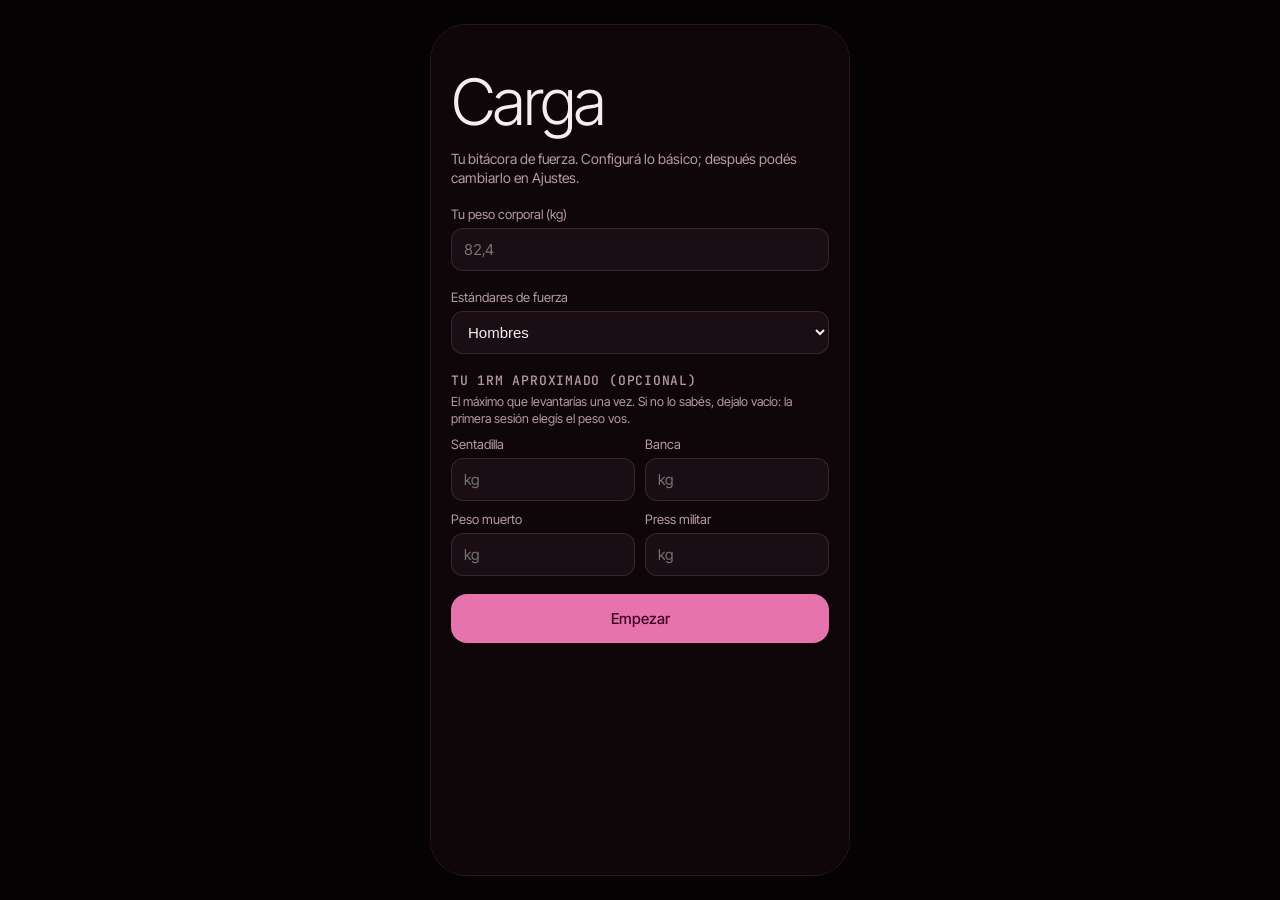
==== commit 176f3ed4: "Seguir funcionando con el celular bloqueado - Audio inaudible mientras corrés o descansás para que A" ====
--- a/index.html
+++ b/index.html
@@ -138,7 +138,7 @@
         <h2>Últimas carreras</h2>
         <div id="runHistory"></div>
       </div>
-      <p class="sub" style="font-size:12px">La pantalla queda encendida mientras corrés para que el GPS no se corte.</p>
+      <p class="sub" style="font-size:12px">Podés bloquear el celular: el tiempo, los intervalos y los avisos siguen, y se ven en la pantalla de bloqueo. Para que el GPS mida sin cortes, lo más seguro es dejar la pantalla encendida (la app evita que se apague sola). Si el GPS se corta, al volver completa el tramo en línea recta.</p>
     </section>
 
     <!-- PROGRESO -->
@@ -255,6 +255,7 @@
         <div class="grid2" id="ormFields"></div>
         <label class="field"><span>Próximo entrenamiento</span><select id="nextSel"><option value="A">Día A</option><option value="B">Día B</option><option value="C">Día C</option></select></label>
         <label class="check"><input type="checkbox" id="voiceChk"> Voz en cada kilómetro al correr</label>
+        <div class="setrow"><span class="sub" style="font-size:13px;flex:2" id="notifStatus"></span><button class="btn" id="notifBtn">Activar avisos</button></div>
         <button class="btn solid" id="profSave">Guardar cambios</button>
       </div>
 
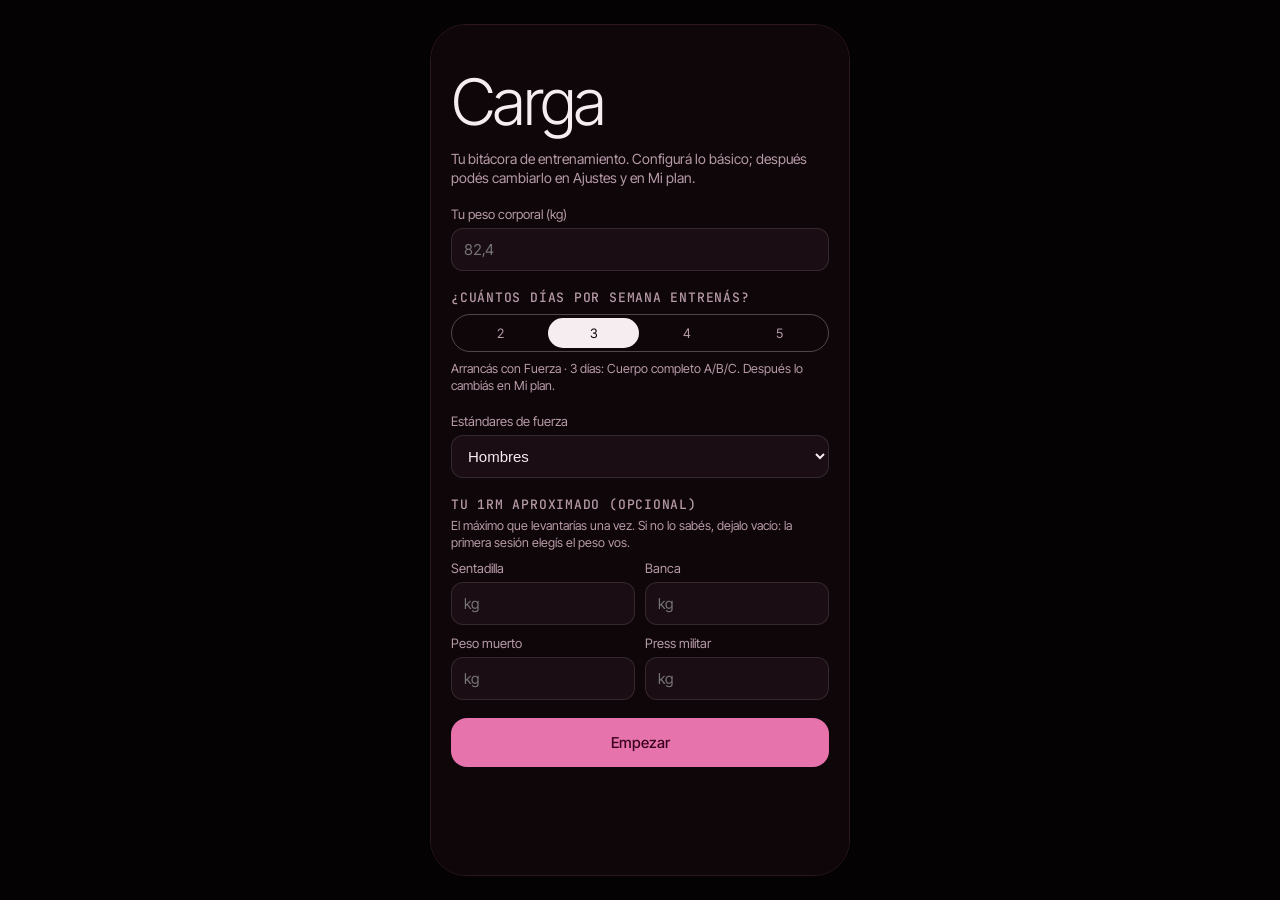
==== commit c5ac5ca8: "Planes configurables de 2 a 5 días y aviso de recuperación - Mi plan: asistente (tipo, días, divisió" ====
--- a/index.html
+++ b/index.html
@@ -4,7 +4,7 @@
 <meta charset="utf-8">
 <meta name="viewport" content="width=device-width, initial-scale=1, viewport-fit=cover">
 <meta name="theme-color" content="#0E0609">
-<meta name="description" content="Tu bitácora de fuerza: entrenamiento, recuperación, correr y nutrición.">
+<meta name="description" content="Tu bitácora de entrenamiento: planes de 2 a 5 días, recuperación, correr y nutrición.">
 <title>Carga</title>
 <link rel="manifest" href="manifest.webmanifest">
 <link rel="icon" type="image/png" href="icons/icon-192.png">
@@ -76,11 +76,13 @@
     <!-- ENTRENAR -->
     <section class="screen" data-screen="entrenar" hidden>
       <div class="eyebrow"><span id="wkTitle"></span><span id="wkClock">00:00</span></div>
-      <div class="seg" role="group" aria-label="Día de entrenamiento" id="dayPick"></div>
+      <div class="planbar"><span id="planLbl"></span><button class="linkbtn planlink" data-go="plan"><span class="ms">edit_calendar</span>Mi plan</button></div>
+      <div class="daychips" role="group" aria-label="Día de entrenamiento" id="dayPick"></div>
       <div>
         <div class="big" style="font-size:64px"><span id="setsDone">0</span><span style="color:var(--dim)">/<span id="setsTotal">0</span></span></div>
         <p class="sub" style="margin:8px 0 0">series completadas · <span id="volTxt">0</span> kg de volumen</p>
       </div>
+      <div class="rdbanner low" id="recBanner" role="status" hidden></div>
       <div class="rdbanner" id="rdBanner" hidden></div>
       <div class="lastfb" id="lastFb" hidden></div>
       <div class="song compact">
@@ -225,6 +227,12 @@
       </div>
     </section>
 
+    <!-- MI PLAN -->
+    <section class="screen" data-screen="plan" hidden>
+      <div class="eyebrow"><button class="iconbtn" id="planBack" aria-label="Volver"><span class="ms">arrow_back</span></button><span id="planCrumb">Mi plan</span></div>
+      <div id="planBody" style="display:flex;flex-direction:column;gap:24px"></div>
+    </section>
+
     <!-- AJUSTES -->
     <section class="screen" data-screen="ajustes" hidden>
       <div class="eyebrow"><button class="iconbtn" data-go="hoy" aria-label="Volver"><span class="ms">arrow_back</span></button><span>Carga</span></div>
@@ -242,6 +250,13 @@
       </div>
 
       <div class="setgroup">
+        <h2>Plan de entrenamiento</h2>
+        <div><b id="setPlanName" style="font-weight:500;font-size:17px"></b><p class="sub" id="setPlanSub" style="font-size:13px;margin:4px 0 0"></p></div>
+        <button class="btn" data-go="plan">Abrir Mi plan: días, ejercicios y tipo</button>
+        <label class="field"><span>Próximo entrenamiento</span><select id="nextSel"></select></label>
+      </div>
+
+      <div class="setgroup">
         <h2>Tus datos</h2>
         <label class="field"><span>Estándares de fuerza</span><select id="sexSel"><option value="M">Hombres</option><option value="F">Mujeres</option></select></label>
         <div class="grid2">
@@ -253,7 +268,6 @@
         <h2 style="margin-top:8px">1RM de referencia (kg)</h2>
         <p class="sub" style="font-size:12.5px;margin:0">Se usan para sugerir el peso la primera vez que hacés cada levantamiento. Después manda tu historial.</p>
         <div class="grid2" id="ormFields"></div>
-        <label class="field"><span>Próximo entrenamiento</span><select id="nextSel"><option value="A">Día A</option><option value="B">Día B</option><option value="C">Día C</option></select></label>
         <label class="check"><input type="checkbox" id="voiceChk"> Voz en cada kilómetro al correr</label>
         <div class="setrow"><span class="sub" style="font-size:13px;flex:2" id="notifStatus"></span><button class="btn" id="notifBtn">Activar avisos</button></div>
         <button class="btn solid" id="profSave">Guardar cambios</button>
@@ -287,6 +301,11 @@
     <div class="eyebrow"><span id="svT">¿Cómo te fue?</span><button id="svX" aria-label="Cerrar"><span class="ms">close</span></button></div>
     <div id="svBody" style="display:flex;flex-direction:column;gap:14px"></div>
     <button class="cta" id="svSave" style="justify-content:center">Guardar entrenamiento</button>
+  </div>
+  <div class="sheet tall" id="cat" role="dialog" aria-modal="true" aria-labelledby="catT" hidden>
+    <div class="eyebrow"><span id="catT">Elegir ejercicio</span><button id="catX" aria-label="Cerrar"><span class="ms">close</span></button></div>
+    <input class="search" id="catQ" type="search" placeholder="Buscar ejercicio" aria-label="Buscar ejercicio" autocomplete="off">
+    <div class="catlist" id="catList"></div>
   </div>
   <div class="sheet" id="sheet" role="dialog" aria-modal="true" aria-labelledby="sheetT" hidden>
     <div class="eyebrow"><span id="sheetT">Registrar</span><button id="sheetX" aria-label="Cerrar"><span class="ms">close</span></button></div>
@@ -304,8 +323,13 @@
   <div class="onboard" id="onboard" hidden>
     <div class="onboard-in">
       <div class="big" style="font-size:64px">Carga</div>
-      <p class="sub" style="margin:0">Tu bitácora de fuerza. Configurá lo básico; después podés cambiarlo en Ajustes.</p>
+      <p class="sub" style="margin:0">Tu bitácora de entrenamiento. Configurá lo básico; después podés cambiarlo en Ajustes y en Mi plan.</p>
       <label class="field"><span>Tu peso corporal (kg)</span><input id="obBw" type="number" inputmode="decimal" step="0.1" placeholder="82,4"></label>
+      <div>
+        <h2>¿Cuántos días por semana entrenás?</h2>
+        <div class="seg" role="group" aria-label="Días por semana" id="obDays" style="margin-top:8px"></div>
+        <p class="sub" id="obDaysTxt" style="font-size:12.5px;margin:8px 0 0"></p>
+      </div>
       <label class="field"><span>Estándares de fuerza</span><select id="obSex"><option value="M">Hombres</option><option value="F">Mujeres</option></select></label>
       <div>
         <h2>Tu 1RM aproximado (opcional)</h2>
--- a/css/styles.css
+++ b/css/styles.css
@@ -293,3 +293,91 @@
 .msg.typing{color:var(--muted)}
 .meal .del{color:var(--dim);font-size:12px;text-decoration:underline}
 .first{font-size:12.5px;color:var(--pink)}
+/* plan: barra en Entrenar y días como chips */
+.planbar{display:flex;justify-content:space-between;align-items:center;gap:10px;margin-top:-10px;font-size:13.5px;color:var(--muted)}
+.planbar>span{min-width:0;overflow:hidden;text-overflow:ellipsis;white-space:nowrap}
+.planlink{display:inline-flex;align-items:center;gap:4px;flex:none;text-decoration:none;font-size:13.5px}
+.planlink .ms{font-size:18px}
+.daychips{display:flex;gap:6px;overflow-x:auto;scrollbar-width:none;margin-inline:-18px;padding:2px 18px}
+.daychips::-webkit-scrollbar{display:none}
+.daychip{position:relative;flex:none;display:flex;align-items:center;gap:7px;border:1px solid var(--line-strong);border-radius:999px;padding:6px 13px 6px 6px;font-size:13.5px;color:var(--muted);min-height:40px}
+.daychip .dn{width:26px;height:26px;border-radius:50%;background:var(--surface-2);display:grid;place-items:center;font-family:var(--mono);font-size:11.5px;color:var(--text)}
+.daychip .dnext{font-family:var(--mono);font-size:10px;text-transform:uppercase;letter-spacing:.05em;color:var(--pink)}
+.daychip[aria-pressed="true"]{background:var(--text);border-color:var(--text);color:var(--bg)}
+.daychip[aria-pressed="true"] .dn{background:var(--bg);color:var(--text)}
+.daychip[aria-pressed="true"] .dnext{color:var(--wine)}
+.ddot{position:absolute;top:3px;left:26px;width:9px;height:9px;border-radius:50%;background:var(--wine);box-shadow:0 0 0 2px var(--bg),inset 0 0 0 1px #B04A7E}
+/* avisos de recuperación */
+.bannerbtn{margin-top:10px;border:1px solid currentColor;border-radius:999px;padding:6px 13px;font-size:13px;font-weight:500}
+.recwarn{display:grid;grid-template-columns:auto 1fr;gap:4px 10px;align-items:start;background:var(--wine);color:var(--wine-ink);border-radius:14px;padding:11px 12px;font-size:13.5px;line-height:1.4}
+.recwarn>.ms{font-size:20px;margin-top:1px}
+.recwarn b{font-weight:500;color:#fff}
+.recwarn button{grid-column:2;justify-self:start;margin-top:6px;background:var(--wine-ink);color:var(--wine);border-radius:999px;padding:6px 14px;font-size:13px;font-weight:500}
+.recnote{margin:0;font-size:12.5px;line-height:1.4;color:var(--pink);padding-left:10px;border-left:2px solid var(--pink)}
+.recnote.dim{color:var(--muted);border-left-color:var(--line-strong)}
+/* mi plan */
+.small{font-size:12.5px!important;margin:2px 0 10px}
+.planmeta{display:flex;align-items:center;gap:8px;flex-wrap:wrap;font-size:12.5px;color:var(--muted)}
+.titlein{width:100%;margin-top:10px;background:none;border:0;border-bottom:1px dashed var(--line-strong);border-radius:0;padding:4px 0;font-size:26px;font-weight:500;letter-spacing:-.025em;color:var(--text)}
+.titlein:focus{outline:none;border-bottom:1px solid var(--pink)}
+.pdays{display:flex;flex-direction:column}
+.pday{display:flex;align-items:stretch;gap:6px;border-top:1px solid var(--line)}
+.pday:last-child{border-bottom:1px solid var(--line)}
+.pday-main{flex:1;min-width:0;display:grid;grid-template-columns:32px 1fr 22px;gap:12px;align-items:center;text-align:left;padding:13px 0}
+.pday-main>.ms{color:var(--dim)}
+.pday-n{width:32px;height:32px;border-radius:50%;background:var(--surface-2);display:grid;place-items:center;font-family:var(--mono);font-size:13px}
+.pday-txt{display:flex;flex-direction:column;gap:3px;min-width:0}
+.pday-t{display:flex;align-items:center;gap:8px;font-size:16px}
+.pday-t b{font-weight:500}
+.pday-sub{font-size:13px;color:var(--muted)}
+.pday-ex{font-size:12.5px;color:var(--muted);line-height:1.35}
+.pday-meta{font-family:var(--mono);font-size:10.5px;color:var(--dim);letter-spacing:.03em}
+.pday-ord{display:flex;flex-direction:column;justify-content:center;gap:4px}
+.pday-ord button,.pslot-ord button{width:36px;height:36px;border-radius:50%;border:1px solid var(--line);display:grid;place-items:center;color:var(--muted)}
+.pday-ord .ms,.pslot-ord .ms{font-size:18px}
+.pday-ord button:disabled,.pslot-ord button:disabled{opacity:.3;cursor:default}
+.btn.wide{width:100%;margin-top:12px;display:flex;justify-content:center;align-items:center;gap:6px}
+.btn.wide .ms{font-size:18px}
+.btn.sm{padding:7px 12px;font-size:13px}
+.advices{display:flex;flex-direction:column;gap:8px;margin-top:6px}
+.advice{display:grid;grid-template-columns:auto 1fr;gap:10px;align-items:start;border-radius:14px;padding:11px 12px;font-size:13.5px;line-height:1.4}
+.advice .ms{font-size:20px}
+.advice.warn{background:var(--wine);color:var(--wine-ink)}
+.advice.info{background:var(--surface);border:1px solid var(--line);color:var(--text)}
+.advice.info .ms{color:var(--pink)}
+.advice.ok{background:var(--forest);color:var(--forest-ink)}
+/* asistente */
+.choices{display:flex;flex-direction:column;gap:10px}
+.choice{display:flex;gap:12px;align-items:flex-start;text-align:left;border:1px solid var(--line-strong);border-radius:18px;padding:14px;transition:background .2s,border-color .2s}
+.choice[aria-checked="true"]{border-color:var(--pink);background:color-mix(in srgb,var(--pink) 12%,transparent);box-shadow:inset 0 0 0 1px var(--pink)}
+.choice:disabled{opacity:.5;cursor:default}
+.choice-ic{width:40px;height:40px;border-radius:12px;background:var(--surface-2);color:var(--pink);display:grid;place-items:center;flex:none;font-size:22px}
+.choice-txt{display:flex;flex-direction:column;gap:4px;min-width:0;font-size:13.5px;color:var(--muted);line-height:1.4}
+.choice-txt b{font-size:16px;font-weight:500;color:var(--text);display:flex;align-items:center;gap:8px;flex-wrap:wrap}
+.choice-days{display:flex;flex-wrap:wrap;gap:4px 10px;margin-top:4px;font-size:12.5px;color:var(--text)}
+.choice-days i{font-style:normal;font-family:var(--mono);font-size:10.5px;color:var(--pink);margin-right:-6px}
+.bigseg button{padding:14px 0;font-size:22px;font-weight:300}
+/* editor de día */
+.pslots{display:flex;flex-direction:column;gap:12px}
+.pslot{background:var(--surface);border:1px solid var(--line);border-radius:18px;padding:12px 14px;display:flex;flex-direction:column;gap:10px}
+.pslot-h{display:flex;justify-content:space-between;align-items:center;gap:8px}
+.pslot-ord{display:flex;gap:4px}
+.pslot .ex-pick{align-self:flex-start;max-width:100%}
+.steps{display:grid;grid-template-columns:1fr 1fr;gap:6px}
+.step{min-width:0;display:flex;flex-direction:column;gap:2px;background:var(--bg);border-radius:12px;padding:7px 4px 3px}
+.step-l{font-family:var(--mono);font-size:10px;text-transform:uppercase;letter-spacing:.05em;color:var(--dim);padding-left:8px}
+.step-c{display:flex;align-items:center;justify-content:space-between;gap:2px}
+.step-c b{min-width:34px;text-align:center;font-weight:400;font-size:16px;font-variant-numeric:tabular-nums}
+.step-c button{width:32px;height:32px;border-radius:50%;display:grid;place-items:center;color:var(--muted)}
+.step-c button:active{background:var(--surface-2)}
+.step-c .ms{font-size:18px}
+.pslot-alt{margin:0;font-size:12px;color:var(--dim);line-height:1.35}
+/* catálogo */
+.sheet.tall{top:48px;bottom:0;border-radius:24px 24px 0 0;z-index:10;padding-bottom:calc(18px + env(safe-area-inset-bottom,0px))}
+.search{width:100%;background:var(--bg);border:1px solid var(--line);border-radius:12px;padding:11px 12px;font-size:15px}
+.search:focus{border-color:var(--pink);outline:none}
+.catlist{flex:1;overflow-y:auto;overscroll-behavior:contain;margin-inline:-6px;display:flex;flex-direction:column}
+.catlist .opt{border-top:0!important}
+.catlist .opt[aria-selected="true"] .opt-chk{color:var(--pink)}
+.catlist .opt-chk{color:var(--muted)}
+.rdbanner>.ms{flex:none}
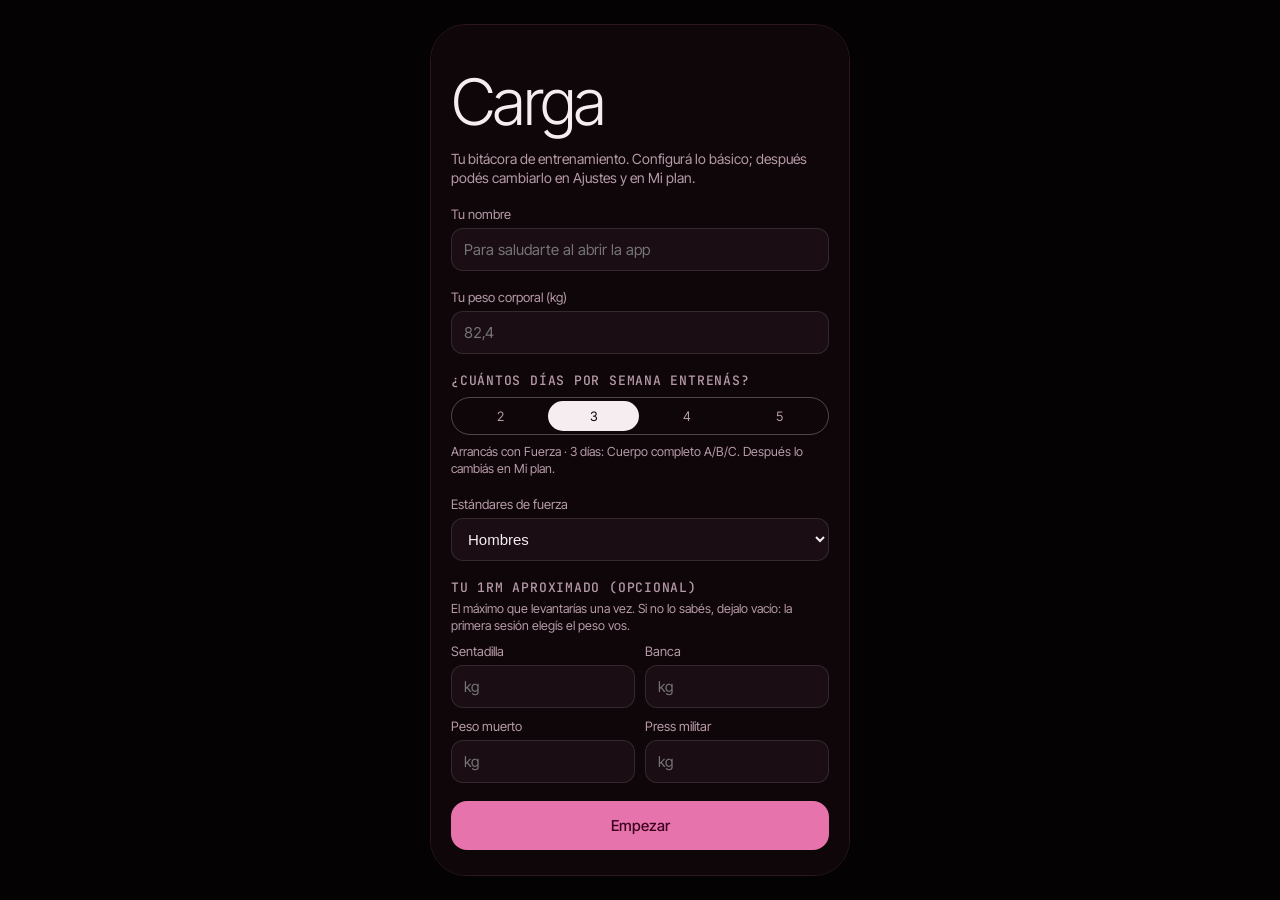
==== commit ed273416: "Pendientes, cambios durante el entreno, músculos nuevos y bienvenida - Músculos: bíceps y tríceps po" ====
--- a/index.html
+++ b/index.html
@@ -22,7 +22,13 @@
 
     <!-- HOY -->
     <section class="screen" data-screen="hoy">
-      <div class="eyebrow"><span id="todayLbl"></span><button class="iconbtn" data-go="ajustes" aria-label="Ajustes"><span class="ms">settings</span></button></div>
+      <div class="headbar headcard" id="hoyHead">
+        <div class="headbar-l">
+          <div class="headbar-top"><h1 class="head-t" id="todayLbl"></h1><button class="livepill" id="hoyClock" data-go="entrenar" aria-label="Entrenamiento en curso: volver a Entrenar" hidden><i aria-hidden="true"></i><span>00:00</span></button></div>
+          <button class="head-sub linkish" id="hoyLive" data-go="entrenar" hidden></button>
+        </div>
+        <button class="iconbtn" data-go="ajustes" aria-label="Ajustes"><span class="ms">settings</span></button>
+      </div>
       <figure class="quote">
         <blockquote id="quoteTxt"></blockquote>
         <figcaption><span>Frase del día</span><button id="quoteNext">Otra frase</button></figcaption>
@@ -30,7 +36,7 @@
       <div>
         <button class="recovhead" id="recovToggle" aria-expanded="false" aria-controls="recovPanel">
           <span>
-            <span class="big" style="font-size:92px;display:block"><span id="readyN">0</span><span style="color:var(--dim)">/6</span></span>
+            <span class="big" style="font-size:92px;display:block"><span id="readyN">0</span><span style="color:var(--dim)" id="readyOf">/9</span></span>
             <span class="sub" style="display:block;margin-top:10px">músculos listos para entrenar</span>
             <span class="dots" id="recovDots" aria-hidden="true"></span>
             <span class="recov-hint" id="recovHint">Ver figura y detalle</span>
@@ -52,11 +58,6 @@
         <div id="wellness"></div>
         <p class="ready-foot">Sale de tu sueño, tu energía y tus molestias. Cambia el peso que sugiere Entrenar.</p>
       </div>
-      <div class="song" id="songCard">
-        <div class="song-art" aria-hidden="true"><span class="ms">music_note</span></div>
-        <div class="song-info"><span class="eyebrow" style="justify-content:flex-start">Canción del día</span><b class="song-t"></b><span class="song-a"></span></div>
-        <div class="song-links"><a class="song-sp" target="_blank" rel="noopener">Spotify</a><a class="song-yt" target="_blank" rel="noopener">YouTube</a><button class="song-next">Otra</button></div>
-      </div>
       <button class="cta" data-go="entrenar" id="todayCta"></button>
       <div class="stats">
         <div><b id="weekStat">0/3</b><span>entrenos esta semana</span></div>
@@ -75,22 +76,25 @@
 
     <!-- ENTRENAR -->
     <section class="screen" data-screen="entrenar" hidden>
-      <div class="eyebrow"><span id="wkTitle"></span><span id="wkClock">00:00</span></div>
+      <div class="headbar headcard" id="wkHead">
+        <div class="headbar-l">
+          <div class="headbar-top"><h1 class="head-t" id="wkTitle"></h1><span class="livepill off" id="wkClock" role="timer" aria-label="Tiempo de entrenamiento"><i aria-hidden="true"></i><span>00:00</span></span></div>
+          <div class="head-sub" id="wkSub"></div>
+        </div>
+      </div>
       <div class="planbar"><span id="planLbl"></span><button class="linkbtn planlink" data-go="plan"><span class="ms">edit_calendar</span>Mi plan</button></div>
       <div class="daychips" role="group" aria-label="Día de entrenamiento" id="dayPick"></div>
       <div>
         <div class="big" style="font-size:64px"><span id="setsDone">0</span><span style="color:var(--dim)">/<span id="setsTotal">0</span></span></div>
         <p class="sub" style="margin:8px 0 0">series completadas · <span id="volTxt">0</span> kg de volumen</p>
       </div>
+      <div class="rdbanner pend" id="pdBanner" role="status" hidden></div>
       <div class="rdbanner low" id="recBanner" role="status" hidden></div>
+      <div class="rdbanner mid" id="raBanner" role="status" hidden></div>
       <div class="rdbanner" id="rdBanner" hidden></div>
       <div class="lastfb" id="lastFb" hidden></div>
-      <div class="song compact">
-        <div class="song-art" aria-hidden="true"><span class="ms">music_note</span></div>
-        <div class="song-info"><b class="song-t"></b><span class="song-a"></span></div>
-        <div class="song-links"><a class="song-sp" target="_blank" rel="noopener">Spotify</a><a class="song-yt" target="_blank" rel="noopener">YouTube</a></div>
-      </div>
       <div id="exList" style="display:flex;flex-direction:column;gap:22px"></div>
+      <button class="btn addex" id="addExBtn"><span class="ms">add</span>Agregar ejercicio</button>
       <button class="cta" id="finishBtn" style="justify-content:center">Terminar entrenamiento</button>
       <button class="btn" id="discardBtn">Descartar entrenamiento</button>
       <div style="height:60px" aria-hidden="true"></div>
@@ -145,12 +149,18 @@
 
     <!-- PROGRESO -->
     <section class="screen" data-screen="progreso" hidden>
-      <div class="eyebrow"><span id="monthLbl"></span><span>Progreso</span></div>
-      <div>
-        <div class="big" style="font-size:64px" id="monthBig">0</div>
-        <p class="sub" style="margin:8px 0 14px" id="monthSub"></p>
-        <div class="cal" id="cal"></div>
-        <div class="legend" style="margin-top:12px"><span><i style="background:var(--pink)"></i>Fuerza</span><span><i style="background:var(--green)"></i>Correr</span><span><i style="background:rgba(246,237,241,.18)"></i>Descanso</span></div>
+      <div class="eyebrow"><span>Historial</span><span>Progreso</span></div>
+      <div class="hist">
+        <div class="seg" role="group" aria-label="Ver historial por">
+          <button id="hMes" aria-pressed="true">Mes</button>
+          <button id="hAnio" aria-pressed="false">Año</button>
+        </div>
+        <div class="histnav">
+          <button class="iconbtn" id="hPrev" aria-label="Anterior"><span class="ms">chevron_left</span></button>
+          <b id="hLbl" aria-live="polite"></b>
+          <button class="iconbtn" id="hNext" aria-label="Siguiente"><span class="ms">chevron_right</span></button>
+        </div>
+        <div class="hist" id="histBox"></div>
       </div>
       <div>
         <h2>Nivel de fuerza</h2>
@@ -258,6 +268,7 @@
 
       <div class="setgroup">
         <h2>Tus datos</h2>
+        <label class="field"><span>Tu nombre</span><input id="nameIn" type="text" autocomplete="given-name" placeholder="Para saludarte al abrir la app"></label>
         <label class="field"><span>Estándares de fuerza</span><select id="sexSel"><option value="M">Hombres</option><option value="F">Mujeres</option></select></label>
         <div class="grid2">
           <label class="field"><span>Calorías / día</span><input id="gKcal" type="number" inputmode="numeric"></label>
@@ -306,6 +317,10 @@
     <div class="eyebrow"><span id="catT">Elegir ejercicio</span><button id="catX" aria-label="Cerrar"><span class="ms">close</span></button></div>
     <input class="search" id="catQ" type="search" placeholder="Buscar ejercicio" aria-label="Buscar ejercicio" autocomplete="off">
     <div class="catlist" id="catList"></div>
+  </div>
+  <div class="sheet tall" id="sess" role="dialog" aria-modal="true" aria-labelledby="sessT" hidden>
+    <div class="eyebrow"><span id="sessT">Entrenamiento</span><button id="sessX" aria-label="Cerrar"><span class="ms">close</span></button></div>
+    <div class="catlist" id="sessBody"></div>
   </div>
   <div class="sheet" id="sheet" role="dialog" aria-modal="true" aria-labelledby="sheetT" hidden>
     <div class="eyebrow"><span id="sheetT">Registrar</span><button id="sheetX" aria-label="Cerrar"><span class="ms">close</span></button></div>
@@ -319,11 +334,24 @@
     </div>
   </div>
 
+  <!-- Bienvenida: una vez por día al abrir -->
+  <div class="welcome" id="welcome" role="dialog" aria-modal="true" aria-labelledby="wcHi" hidden>
+    <div class="wc-in">
+      <p class="wc-date" id="wcDate"></p>
+      <h1 class="wc-hi" id="wcHi">Hola</h1>
+      <div class="wc-rec" id="wcRec"></div>
+      <ul class="wc-info" id="wcInfo"></ul>
+      <div class="wc-btns"><button class="wc-go" id="wcGo">Entrenar</button><button class="wc-hoy" id="wcHoy">Ir a Hoy</button></div>
+      <p class="wc-hint" aria-hidden="true"><span class="ms">keyboard_arrow_up</span>Deslizá hacia arriba para cerrar</p>
+    </div>
+  </div>
+
   <!-- Configuración inicial -->
   <div class="onboard" id="onboard" hidden>
     <div class="onboard-in">
       <div class="big" style="font-size:64px">Carga</div>
       <p class="sub" style="margin:0">Tu bitácora de entrenamiento. Configurá lo básico; después podés cambiarlo en Ajustes y en Mi plan.</p>
+      <label class="field"><span>Tu nombre</span><input id="obName" type="text" autocomplete="given-name" placeholder="Para saludarte al abrir la app"></label>
       <label class="field"><span>Tu peso corporal (kg)</span><input id="obBw" type="number" inputmode="decimal" step="0.1" placeholder="82,4"></label>
       <div>
         <h2>¿Cuántos días por semana entrenás?</h2>
--- a/css/styles.css
+++ b/css/styles.css
@@ -106,6 +106,32 @@
 .chart text{fill:var(--dim);font-family:var(--mono);font-size:9px}
 .vol{display:grid;grid-template-columns:92px 1fr 44px;gap:10px;align-items:center;font-size:13.5px;padding:7px 0}
 .vol span:last-child{font-family:var(--mono);font-size:12px;color:var(--muted);text-align:right}
+/* historial por mes y año */
+.hist{display:flex;flex-direction:column;gap:22px}
+.histnav{display:flex;align-items:center;justify-content:space-between;gap:10px;margin-bottom:-8px}
+.histnav b{font-size:22px;font-weight:500;letter-spacing:-.02em}
+.iconbtn:disabled{opacity:.25;cursor:default}
+.cal button.d{width:100%}
+.note{font-size:12px;margin:8px 0 0}
+.num{font-variant-numeric:tabular-nums;text-align:right}
+.xs{display:block;font-size:12px;margin-top:2px}
+.dl{display:block;font-family:var(--mono);font-size:11px;margin-top:3px;white-space:nowrap}
+.dl.up{color:var(--green-hi)}
+.dl.down{color:var(--pink)}
+.dl.eq,.dl.new{color:var(--dim)}
+.volm{grid-template-columns:92px 1fr 64px;align-items:start}
+.volm .bar{margin-top:7px}
+.srow{width:100%;text-align:left}
+.srow .ms{font-size:18px;color:var(--dim);margin-left:4px}
+.mrow{display:grid;grid-template-columns:84px 1fr 104px;align-items:center}
+.sd{display:flex;flex-direction:column;gap:12px;padding:4px 6px 18px}
+.sd+.sd{border-top:1px solid var(--line);padding-top:18px}
+.sd-n{font-size:19px;font-weight:500;letter-spacing:-.02em;margin-bottom:4px}
+.sd-ex{background:var(--bg);border-radius:14px;padding:10px 12px}
+.sd-exn{font-size:14.5px;font-weight:500;margin-bottom:4px}
+.sd-set{display:grid;grid-template-columns:22px 1fr auto;gap:8px;font-size:13.5px;padding:3px 0;font-variant-numeric:tabular-nums}
+.sd-set span:first-child{font-family:var(--mono);font-size:11.5px;color:var(--dim)}
+.sd-set span:last-child{font-family:var(--mono);font-size:11.5px;color:var(--muted)}
 /* coach */
 textarea{width:100%;background:var(--surface);border:1px solid var(--line);border-radius:14px;padding:12px 14px;resize:none;font-size:15px;line-height:1.4}
 textarea:focus{border-color:var(--pink);outline:none}
@@ -126,7 +152,7 @@
 .toast{position:absolute;left:50%;top:18px;transform:translate(-50%,-140%);background:var(--text);color:var(--bg);padding:10px 16px;border-radius:999px;font-size:13.5px;transition:transform .35s;z-index:9;max-width:90%;text-align:center}
 .toast.show{transform:translate(-50%,0)}
 .toast.pr{background:var(--green);color:#fff}
-/* frase, recuperación desplegable, canción, temporizador */
+/* frase, recuperación desplegable, temporizador */
 .quote{margin:0;border-left:3px solid var(--pink);padding:2px 0 2px 14px;border-radius:0}
 .quote blockquote{margin:0;font-size:21px;line-height:1.25;letter-spacing:-.02em;font-weight:400;text-wrap:balance}
 .quote figcaption{display:flex;justify-content:space-between;align-items:center;margin-top:8px;font-family:var(--mono);font-size:11px;letter-spacing:.06em;text-transform:uppercase;color:var(--dim)}
@@ -136,18 +162,6 @@
 .recovhead[aria-expanded="true"] .chev{transform:rotate(180deg)}
 .dots{display:flex;gap:6px;margin-top:12px}
 .dots i{width:12px;height:12px;border-radius:50%}
-.song{display:grid;grid-template-columns:52px 1fr;gap:4px 12px;align-items:center;background:var(--wine);color:var(--wine-ink);border-radius:18px;padding:12px}
-.song-art{width:52px;height:52px;border-radius:12px;background:var(--pink);color:var(--pink-ink);display:grid;place-items:center;grid-row:span 2}
-.song-art .ms{font-size:28px}
-.song-info{display:flex;flex-direction:column;gap:2px;min-width:0}
-.song-info .eyebrow{color:#E9A6C7}
-.song-t{font-weight:500;font-size:16px;color:#fff}
-.song-a{font-size:13px}
-.song-links{display:flex;gap:6px;flex-wrap:wrap}
-.song-links a,.song-links button{border:1px solid rgba(247,198,222,.5);border-radius:999px;padding:4px 11px;font-size:12.5px;color:var(--wine-ink);text-decoration:none}
-.song.compact{grid-template-columns:40px 1fr;padding:10px}
-.song.compact .song-art{width:40px;height:40px}
-.song.compact .song-art .ms{font-size:22px}
 .timerbox{border-radius:24px;padding:18px;background:var(--surface);display:flex;flex-direction:column;gap:14px;transition:background .3s,color .3s}
 .timerbox.on{background:var(--wine);color:var(--wine-ink)}
 .timerbox.on .chip{color:var(--wine-ink);border-color:rgba(247,198,222,.4)}
@@ -381,3 +395,72 @@
 .catlist .opt[aria-selected="true"] .opt-chk{color:var(--pink)}
 .catlist .opt-chk{color:var(--muted)}
 .rdbanner>.ms{flex:none}
+.tag-readapt{background:var(--pink);color:var(--pink-ink)}
+.picker-sep{font-family:var(--mono);font-size:10.5px;letter-spacing:.06em;text-transform:uppercase;color:var(--pink);padding:16px 10px 2px;border-top:1px solid var(--line);margin-top:8px}
+/* encabezado de Hoy y Entrenar con el cronómetro */
+.headbar{display:flex;justify-content:space-between;align-items:flex-start;gap:12px}
+.headbar-l{min-width:0;display:flex;flex-direction:column;gap:5px}
+.headbar-top{display:flex;align-items:center;gap:10px;flex-wrap:wrap}
+.head-t{margin:0;font-size:24px;font-weight:500;letter-spacing:-.025em;line-height:1.1}
+.head-sub{font-size:14px;color:var(--muted);line-height:1.3;text-align:left}
+.head-sub:empty{display:none}
+.linkish{display:inline-flex;align-items:center;gap:2px;align-self:flex-start}
+.linkish .ms{font-size:18px;color:var(--pink)}
+.livepill{display:inline-flex;align-items:center;gap:7px;background:var(--pink);color:var(--pink-ink);border-radius:999px;padding:4px 12px 4px 10px;font-family:var(--mono);font-size:16px;font-weight:500;line-height:1.3;font-variant-numeric:tabular-nums}
+.livepill i{width:7px;height:7px;border-radius:50%;background:currentColor;animation:livedot 1.6s ease-in-out infinite}
+.livepill.off{background:transparent;color:var(--dim);box-shadow:inset 0 0 0 1px var(--line-strong)}
+.livepill.off i{animation:none}
+@keyframes livedot{50%{opacity:.2}}
+@media (prefers-reduced-motion:reduce){.livepill i{animation:none}}
+/* edición durante el entreno */
+.ex-meta-row{display:flex;justify-content:space-between;align-items:center;gap:10px}
+.setctl{display:flex;align-items:center;border:1px solid var(--line-strong);border-radius:999px;padding:2px;flex:none}
+.setctl button{width:30px;height:30px;border-radius:50%;display:grid;place-items:center;color:var(--text)}
+.setctl button:disabled{opacity:.25;cursor:default}
+.setctl .ms{font-size:18px}
+.setctl b{font-weight:400;font-size:13px;min-width:58px;text-align:center;font-variant-numeric:tabular-nums}
+.skipbtn{align-self:flex-start;display:inline-flex;align-items:center;gap:6px;font-size:13px;color:var(--dim)}
+.skipbtn .ms{font-size:18px}
+.ex.skipped{flex-direction:row;justify-content:space-between;align-items:center;gap:12px;font-size:13.5px;color:var(--muted);padding-bottom:2px}
+.ex.skipped b{color:var(--text);font-weight:500}
+.ex.skipped .linkbtn{flex:none}
+.addex{display:flex;align-items:center;justify-content:center;gap:6px;border-style:dashed;color:var(--muted)}
+.rdbanner.pend{background:var(--surface-2);color:var(--text)}
+.rdbanner.pend>.ms{color:var(--pink)}
+.rdbanner .bannerbtn+.bannerbtn{margin-left:6px}
+.svplan .check{align-items:flex-start;font-size:14px;line-height:1.35;padding:4px 0}
+.svplan .check input{margin-top:0;flex:none}
+.ex-meta .ms{font-size:14px;width:auto;vertical-align:-2px;margin-right:2px}
+.cta>.ms{flex:none}
+/* Hoy: la fecha y el entreno en curso en una tarjeta */
+.headcard{background:var(--surface);border:1px solid var(--line);border-radius:24px;padding:16px 14px 16px 20px;align-items:center;transition:border-color .3s}
+.headcard.live{border-color:color-mix(in srgb,var(--pink) 40%,transparent)}
+.headcard .iconbtn{width:42px;height:42px;flex:none;border:0;background:var(--surface-2);color:var(--muted)}
+.headcard .iconbtn .ms{font-size:23px;font-weight:400}
+#wkHead{padding-right:20px}
+/* bienvenida */
+.welcome{position:absolute;inset:0;z-index:18;overflow-y:auto;color:#fff;transition:transform .35s ease,opacity .35s ease;
+  background:radial-gradient(70% 55% at 100% 0%,rgba(168,134,118,.55),transparent 70%),linear-gradient(135deg,#050203 0%,#36211f 26%,#6a3058 52%,#c24fb4 78%,#f39fd0 100%)}
+.welcome[data-tod="manana"]{background:radial-gradient(75% 55% at 100% 0%,rgba(255,206,178,.6),transparent 70%),linear-gradient(135deg,#2a1219 0%,#7a3a5e 34%,#c95aa6 66%,#e58fc4 100%)}
+.welcome[data-tod="noche"]{background:radial-gradient(80% 60% at 100% 100%,rgba(214,82,180,.45),transparent 70%),linear-gradient(135deg,#000 0%,#0e0508 42%,#3a1133 72%,#7d2a70 100%)}
+.welcome::before{content:"";position:absolute;inset:0;pointer-events:none;opacity:.2;mix-blend-mode:overlay;
+  background-image:url("data:image/svg+xml,%3Csvg xmlns='http://www.w3.org/2000/svg' width='180' height='180'%3E%3Cfilter id='n'%3E%3CfeTurbulence type='fractalNoise' baseFrequency='.85' numOctaves='2' stitchTiles='stitch'/%3E%3C/filter%3E%3Crect width='100%25' height='100%25' filter='url(%23n)'/%3E%3C/svg%3E")}
+.welcome.out{transform:translateY(-100%)!important;opacity:0}
+.wc-in{position:relative;min-height:100%;display:flex;flex-direction:column;gap:18px;padding:calc(40px + env(safe-area-inset-top,0px)) 24px calc(24px + env(safe-area-inset-bottom,0px))}
+.wc-date{margin:0;font-family:var(--mono);font-size:12px;letter-spacing:.08em;text-transform:uppercase;color:rgba(255,255,255,.75)}
+.wc-hi{margin:0 0 10px;font-size:56px;font-weight:400;letter-spacing:-.045em;line-height:.98;text-wrap:balance}
+.wc-rec{display:flex;flex-direction:column;gap:4px}
+.wc-k{font-family:var(--mono);font-size:11px;letter-spacing:.08em;text-transform:uppercase;color:rgba(255,255,255,.75)}
+.wc-n{font-size:34px;font-weight:500;letter-spacing:-.03em;line-height:1.05}
+.wc-sub{font-size:15px;color:rgba(255,255,255,.85)}
+.wc-info{list-style:none;margin:6px 0 0;padding:0;display:flex;flex-direction:column;gap:8px}
+.wc-info li{display:flex;gap:10px;align-items:flex-start;font-size:14px;line-height:1.35;background:rgba(255,255,255,.1);border:1px solid rgba(255,255,255,.16);border-radius:14px;padding:10px 12px}
+.wc-info .ms{font-size:20px;flex:none;color:#fff}
+.wc-btns{margin-top:auto;padding-top:14px;display:grid;grid-template-columns:1fr 1fr;gap:10px}
+.wc-btns button{border-radius:16px;padding:15px 12px;font-size:15px;font-weight:500}
+.wc-go{background:#fff;color:#2a0718}
+.wc-go[hidden]+.wc-hoy{grid-column:1 / -1}
+.wc-hoy{border:1px solid rgba(255,255,255,.6);color:#fff;background:rgba(40,6,24,.22)}
+.wc-hint{margin:0;text-align:center;font-size:12px;color:rgba(255,255,255,.65);display:flex;justify-content:center;align-items:center;gap:2px}
+.wc-hint .ms{font-size:18px}
+@media (prefers-reduced-motion:reduce){.welcome{transition:none}}
